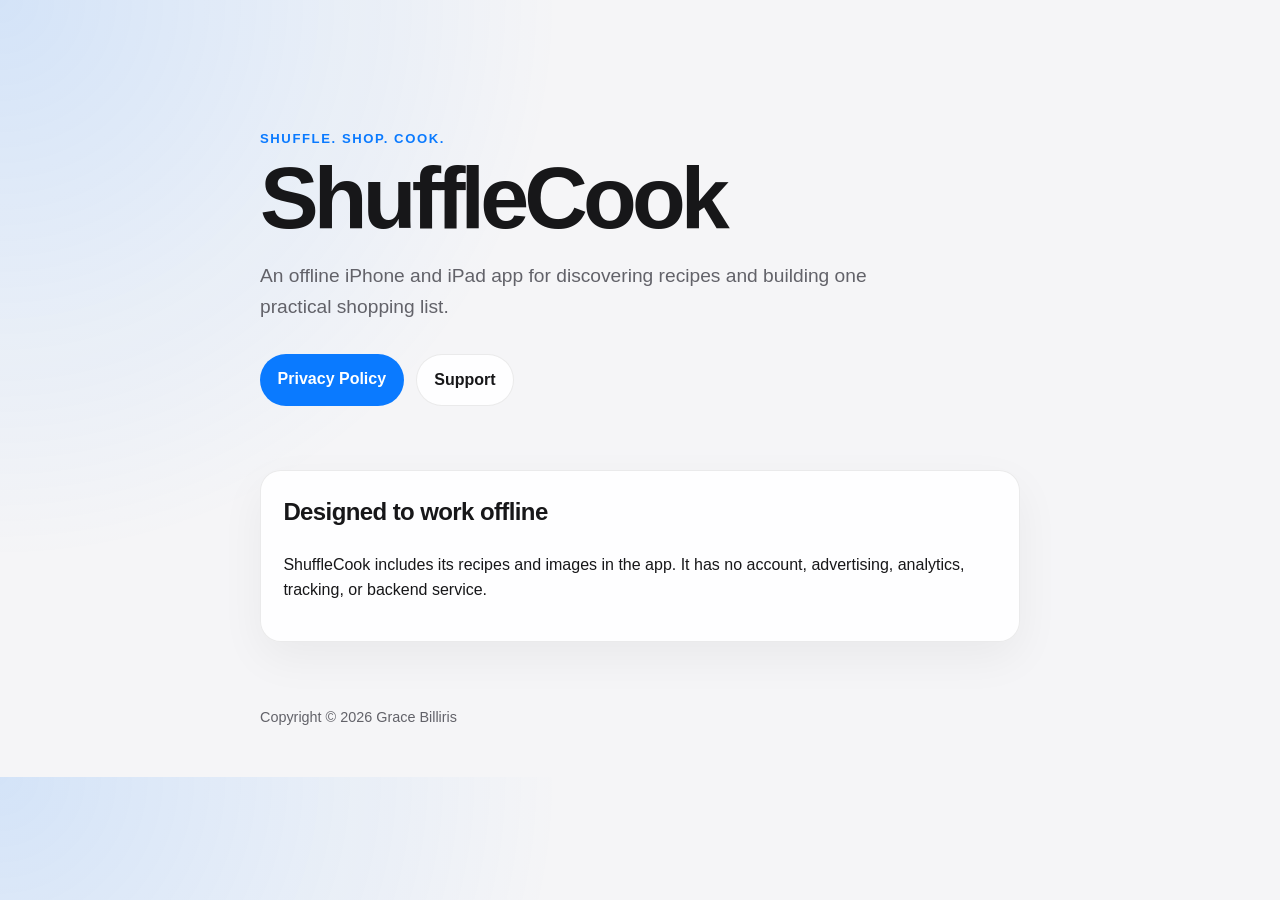
==== index.html @ a037a25a "Create ShuffleCook privacy and support site" ====
<!doctype html>
<html lang="en">
<head>
  <meta charset="utf-8">
  <meta name="viewport" content="width=device-width, initial-scale=1">
  <meta name="description" content="Official privacy and support information for ShuffleCook.">
  <title>ShuffleCook</title>
  <link rel="stylesheet" href="assets/styles.css">
</head>
<body>
  <main class="page">
    <section class="hero">
      <p class="eyebrow">Shuffle. Shop. Cook.</p>
      <h1>ShuffleCook</h1>
      <p class="lede">
        An offline iPhone and iPad app for discovering recipes and building
        one practical shopping list.
      </p>
      <nav class="actions" aria-label="ShuffleCook information">
        <a class="primary" href="privacy/">Privacy Policy</a>
        <a class="secondary" href="support/">Support</a>
      </nav>
    </section>

    <section class="card">
      <h2>Designed to work offline</h2>
      <p>
        ShuffleCook includes its recipes and images in the app. It has no
        account, advertising, analytics, tracking, or backend service.
      </p>
    </section>
  </main>
  <footer>Copyright &copy; 2026 Grace Billiris</footer>
</body>
</html>
---- assets/styles.css ----
:root {
  color-scheme: light dark;
  --background: #f5f5f7;
  --surface: rgba(255, 255, 255, 0.9);
  --text: #171719;
  --muted: #626269;
  --accent: #0a7aff;
  --border: rgba(0, 0, 0, 0.08);
}

* {
  box-sizing: border-box;
}

body {
  margin: 0;
  background:
    radial-gradient(circle at top left, rgba(10, 122, 255, 0.14), transparent 35rem),
    var(--background);
  color: var(--text);
  font-family: -apple-system, BlinkMacSystemFont, "Segoe UI", sans-serif;
  line-height: 1.6;
}

a {
  color: var(--accent);
}

.page {
  width: min(760px, calc(100% - 2rem));
  margin: 0 auto;
  padding: 5rem 0 2rem;
}

.hero {
  padding: 3rem 0;
}

.eyebrow {
  margin: 0 0 0.4rem;
  color: var(--accent);
  font-size: 0.82rem;
  font-weight: 700;
  letter-spacing: 0.12em;
  text-transform: uppercase;
}

h1 {
  margin: 0;
  font-size: clamp(2.7rem, 10vw, 5.5rem);
  letter-spacing: -0.055em;
  line-height: 0.98;
}

h2 {
  margin-top: 0;
  letter-spacing: -0.025em;
}

h3 {
  margin-bottom: 0.2rem;
}

h3 + p {
  margin-top: 0;
}

.lede {
  max-width: 660px;
  color: var(--muted);
  font-size: 1.2rem;
}

.actions {
  display: flex;
  flex-wrap: wrap;
  gap: 0.75rem;
  margin-top: 2rem;
}

.primary,
.secondary {
  display: inline-block;
  border-radius: 999px;
  padding: 0.75rem 1.1rem;
  font-weight: 650;
  text-decoration: none;
}

.primary {
  background: var(--accent);
  color: white;
}

.secondary {
  border: 1px solid var(--border);
  background: var(--surface);
  color: var(--text);
}

.inline-action {
  margin-top: 0.5rem;
}

.card {
  margin: 1rem 0;
  border: 1px solid var(--border);
  border-radius: 1.3rem;
  padding: 1.4rem;
  background: var(--surface);
  box-shadow: 0 16px 45px rgba(0, 0, 0, 0.05);
}

.document {
  padding-top: 2.5rem;
}

.document h1 {
  font-size: clamp(2.4rem, 9vw, 4.3rem);
}

.back {
  display: inline-block;
  margin-bottom: 2.5rem;
}

.updated {
  color: var(--muted);
}

footer {
  width: min(760px, calc(100% - 2rem));
  margin: 0 auto;
  padding: 1rem 0 3rem;
  color: var(--muted);
  font-size: 0.9rem;
}

@media (prefers-color-scheme: dark) {
  :root {
    --background: #101012;
    --surface: rgba(30, 30, 33, 0.92);
    --text: #f6f6f8;
    --muted: #b0b0b7;
    --border: rgba(255, 255, 255, 0.1);
  }
}
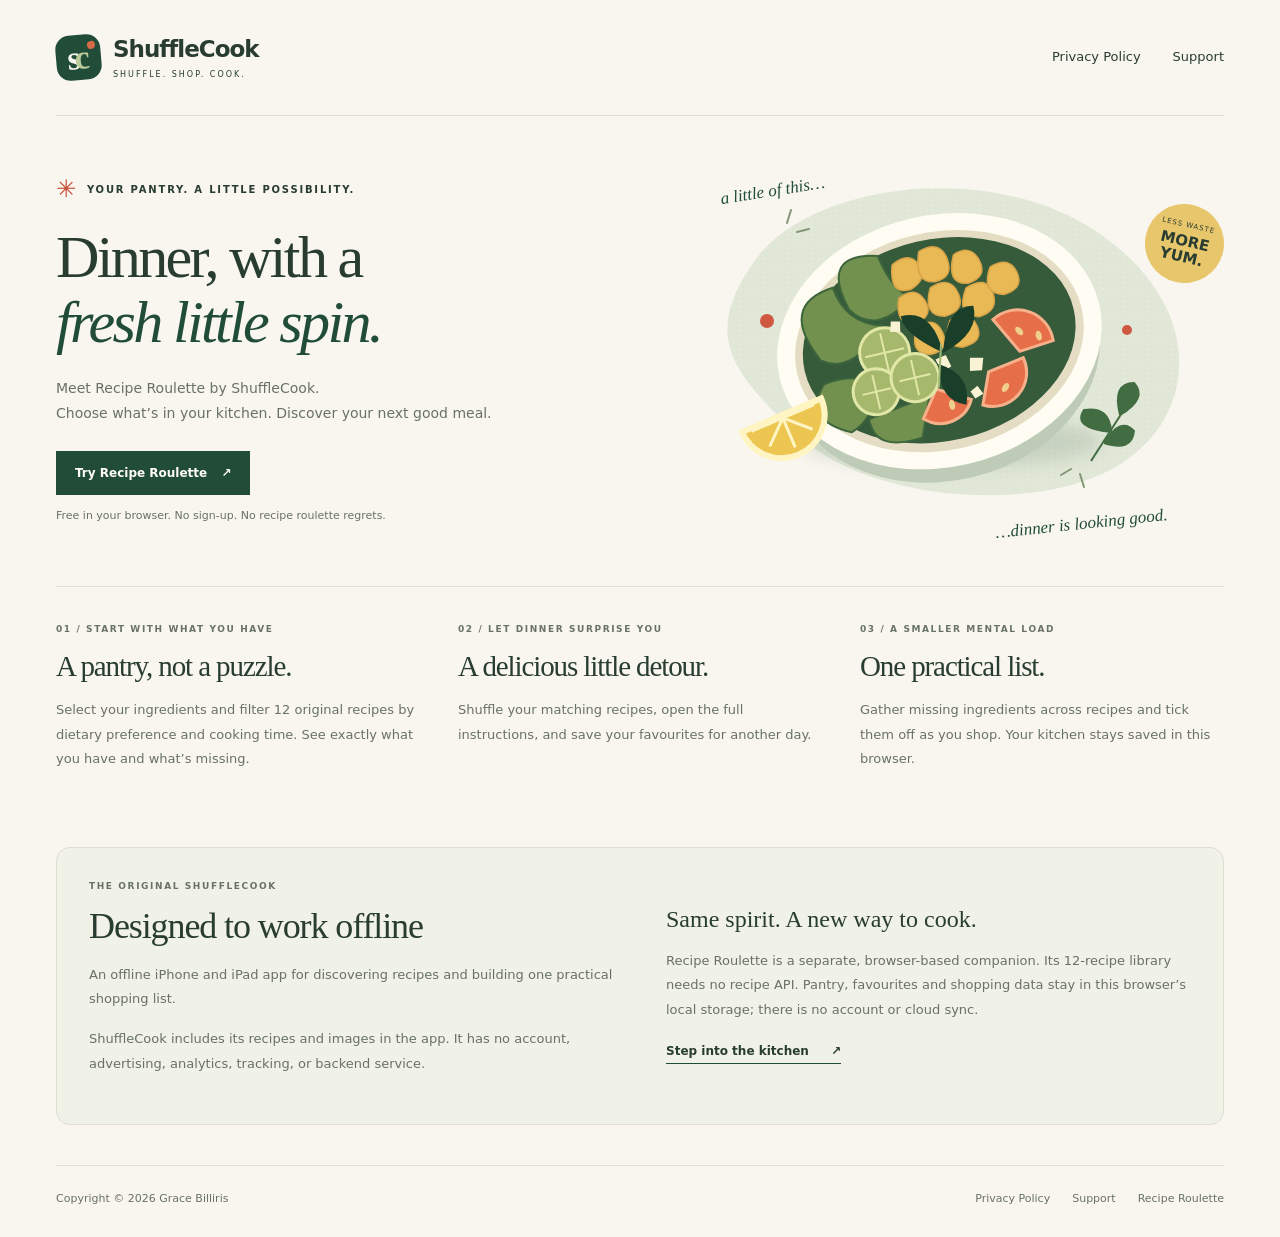
==== commit 320da473: "Add Recipe Roulette web kitchen with pantry matching and saved shopping" ====
--- a/index.html
+++ b/index.html
@@ -3,33 +3,44 @@
 <head>
   <meta charset="utf-8">
   <meta name="viewport" content="width=device-width, initial-scale=1">
-  <meta name="description" content="Official privacy and support information for ShuffleCook.">
-  <title>ShuffleCook</title>
-  <link rel="stylesheet" href="assets/styles.css">
+  <meta name="description" content="Shuffle. Shop. Cook. Try Recipe Roulette by ShuffleCook: find original recipes for your pantry and build a practical shopping list.">
+  <meta name="theme-color" content="#214d38">
+  <title>ShuffleCook — A fresh spin on dinner</title>
+  <link rel="stylesheet" href="assets/app.css">
+  <link rel="stylesheet" href="assets/home.css">
 </head>
 <body>
-  <main class="page">
-    <section class="hero">
-      <p class="eyebrow">Shuffle. Shop. Cook.</p>
-      <h1>ShuffleCook</h1>
-      <p class="lede">
-        An offline iPhone and iPad app for discovering recipes and building
-        one practical shopping list.
-      </p>
-      <nav class="actions" aria-label="ShuffleCook information">
-        <a class="primary" href="privacy/">Privacy Policy</a>
-        <a class="secondary" href="support/">Support</a>
-      </nav>
+  <a class="skip-link" href="#main">Skip to content</a>
+  <header class="site-header page-width">
+    <a class="brand" href="./"><span class="brand-mark" aria-hidden="true">s<span>c</span><i></i></span><span>ShuffleCook<small>SHUFFLE. SHOP. COOK.</small></span></a>
+    <nav aria-label="ShuffleCook information"><a href="privacy/">Privacy Policy</a><a href="support/">Support</a></nav>
+  </header>
+  <main id="main" class="page-width">
+    <section class="hero" aria-labelledby="home-title">
+      <div class="hero-copy">
+        <p class="eyebrow"><span class="tiny-star" aria-hidden="true">✳</span> YOUR PANTRY. A LITTLE POSSIBILITY.</p>
+        <h1 id="home-title">Dinner, with a<br><em>fresh little spin.</em></h1>
+        <p class="hero-description">Meet Recipe Roulette by ShuffleCook.<br>Choose what’s in your kitchen. Discover your next good meal.</p>
+        <a class="button button-green" href="app/">Try Recipe Roulette <span aria-hidden="true">↗</span></a>
+        <p class="home-caption">Free in your browser. No sign-up. No recipe roulette regrets.</p>
+      </div>
+      <div class="hero-art">
+        <span class="art-caption caption-top">a little of this…</span>
+        <img src="assets/food-art.svg" alt="An illustrated bowl of colourful vegetables, chickpeas and greens." width="560" height="380">
+        <span class="art-caption caption-bottom">…dinner is looking good.</span>
+        <span class="art-stamp" aria-hidden="true">LESS WASTE<br><b>MORE<br>YUM.</b></span>
+      </div>
     </section>
-
-    <section class="card">
-      <h2>Designed to work offline</h2>
-      <p>
-        ShuffleCook includes its recipes and images in the app. It has no
-        account, advertising, analytics, tracking, or backend service.
-      </p>
+    <section class="home-features" aria-label="How Recipe Roulette works">
+      <article><p class="section-kicker">01 / START WITH WHAT YOU HAVE</p><h2>A pantry, not a puzzle.</h2><p>Select your ingredients and filter 12 original recipes by dietary preference and cooking time. See exactly what you have and what’s missing.</p></article>
+      <article><p class="section-kicker">02 / LET DINNER SURPRISE YOU</p><h2>A delicious little detour.</h2><p>Shuffle your matching recipes, open the full instructions, and save your favourites for another day.</p></article>
+      <article><p class="section-kicker">03 / A SMALLER MENTAL LOAD</p><h2>One practical list.</h2><p>Gather missing ingredients across recipes and tick them off as you shop. Your kitchen stays saved in this browser.</p></article>
+    </section>
+    <section class="shopping-section home-native">
+      <div><p class="section-kicker">THE ORIGINAL SHUFFLECOOK</p><h2>Designed to work offline</h2><p>An offline iPhone and iPad app for discovering recipes and building one practical shopping list.</p><p>ShuffleCook includes its recipes and images in the app. It has no account, advertising, analytics, tracking, or backend service.</p></div>
+      <div><h3>Same spirit. A new way to cook.</h3><p>Recipe Roulette is a separate, browser-based companion. Its 12-recipe library needs no recipe API. Pantry, favourites and shopping data stay in this browser’s local storage; there is no account or cloud sync.</p><a class="hero-link" href="app/">Step into the kitchen <span aria-hidden="true">↗</span></a></div>
     </section>
   </main>
-  <footer>Copyright &copy; 2026 Grace Billiris</footer>
+  <footer class="site-footer page-width"><p>Copyright &copy; 2026 Grace Billiris</p><div><a href="privacy/">Privacy Policy</a><a href="support/">Support</a><a href="app/">Recipe Roulette</a></div></footer>
 </body>
 </html>
--- a/assets/app.css
+++ b/assets/app.css
@@ -0,0 +1,7 @@
+:root{--cream:#f8f6ee;--paper:#fffdf7;--green:#214d38;--green-dark:#173d2b;--sage:#e7ecdf;--tomato:#c94c35;--ink:#283c30;--muted:#687265;--line:#dedfd1;--serif:Georgia,'Times New Roman',serif;--sans:system-ui,-apple-system,BlinkMacSystemFont,'Segoe UI',sans-serif}
+*{box-sizing:border-box}html{scroll-behavior:smooth;scroll-padding-top:24px}body{margin:0;background:var(--cream);color:var(--ink);font:15px/1.6 var(--sans)}button,input,select{font:inherit}button,a,input,select{-webkit-tap-highlight-color:transparent}button,a{touch-action:manipulation}button{cursor:pointer}button:disabled{cursor:default;opacity:.5}a{color:inherit;text-underline-offset:4px}button:focus-visible,a:focus-visible,input:focus-visible,select:focus-visible{outline:3px solid var(--tomato);outline-offset:4px}button,input,select{border-radius:8px}input,select{min-height:44px;width:100%;border:1px solid #d5dacd;color:var(--ink);background:var(--paper);padding:10px 12px}input::placeholder{color:#7b8175}input[type=checkbox]{width:18px;min-height:18px;height:18px;accent-color:var(--green);flex-shrink:0}button{color:inherit}h1,h2,h3,p{margin:0}h1,h2,h3{font-weight:400}h2{font:36px/1.15 var(--serif);letter-spacing:-1.1px}h3{font:24px/1.2 var(--serif)}[hidden]{display:none!important}.page-width{width:min(1280px,calc(100% - 112px));margin-inline:auto}.sr-only{position:absolute;width:1px;height:1px;padding:0;margin:-1px;overflow:hidden;clip:rect(0,0,0,0);white-space:nowrap;border:0}.skip-link{position:fixed;left:16px;top:-80px;background:var(--green);color:white;padding:12px;z-index:20}.skip-link:focus{top:12px}.site-header{min-height:116px;display:flex;align-items:center;justify-content:space-between;border-bottom:1px solid var(--line);gap:20px}.brand{display:flex;align-items:center;gap:12px;text-decoration:none;font-size:23px;font-weight:750;letter-spacing:-1px;line-height:1.15}.brand-light{font-weight:400}.brand small{display:block;font:8px/1 var(--sans);letter-spacing:2px;margin-top:8px}.brand-mark{position:relative;background:var(--green);width:45px;height:45px;border-radius:14px;color:var(--cream);font:bold 34px/45px var(--serif);text-align:center;letter-spacing:-6px;padding-right:6px;transform:rotate(-5deg)}.brand-mark span{color:#baca9b}.brand-mark i{position:absolute;width:8px;height:8px;background:#d76a48;top:7px;right:5px;border-radius:50%}nav{display:flex;gap:32px;align-items:center}nav a{font-size:13px;text-decoration:none}nav .nav-active{font-weight:650}nav a:hover{text-decoration:underline}.nav-count{display:inline-flex;align-items:center;justify-content:center;min-width:21px;height:21px;background:var(--sage);border-radius:50%;font-size:11px;margin-left:4px}.hero{display:grid;grid-template-columns:1fr 1fr;align-items:center;min-height:430px;padding:42px 0 48px;gap:20px}.eyebrow,.section-kicker{font-size:10px;letter-spacing:1.8px;font-weight:650;line-height:1.5}.eyebrow{display:flex;align-items:center;gap:9px;margin-bottom:18px}.tiny-star{color:var(--tomato);font-size:24px}.hero h1{font:clamp(44px,4.7vw,68px)/1.07 var(--serif);letter-spacing:-2.7px}.hero h1 em{font-weight:400;color:var(--green)}.hero-description{font-size:14px;line-height:1.8;color:var(--muted);margin:22px 0 20px}.hero-link{font-size:12px;font-weight:650;text-decoration:none;border-bottom:1px solid var(--green);padding-bottom:5px}.hero-link span{margin-left:18px}.hero-art{position:relative;max-width:560px;width:100%;justify-self:end}.hero-art img{width:100%;height:auto;display:block}.art-caption{position:absolute;font:italic 17px var(--serif);color:var(--green);transform:rotate(-9deg)}.caption-top{top:6%;left:10%}.caption-bottom{bottom:1%;right:10%;transform:rotate(-6deg)}.art-stamp{position:absolute;right:0;top:12%;width:79px;height:79px;display:flex;flex-direction:column;justify-content:center;text-align:center;border-radius:50%;background:#e8c66c;font-size:7px;letter-spacing:1px;transform:rotate(13deg);line-height:1.4}.art-stamp b{font:700 15px/1.05 var(--sans);letter-spacing:0;margin-top:3px}.kitchen-layout{display:grid;grid-template-columns:300px minmax(0,1fr);gap:44px;align-items:start;border-top:1px solid var(--line);padding-top:36px}.pantry-panel{background:#eeefe5;border:1px solid #e0e3d5;border-radius:15px;padding:25px 23px}.section-kicker{color:var(--muted);margin-bottom:13px;font-size:9px;letter-spacing:1.6px}.panel-heading{display:flex;justify-content:space-between;align-items:center}.panel-heading h2{font-size:31px}.small-icon{font-size:25px}.muted{color:var(--muted)}.pantry-panel>.muted{font-size:12px;margin:9px 0 18px}.search-field{position:relative}.search-field>span{position:absolute;top:5px;left:12px;font-size:24px;color:var(--muted)}.search-field input{padding-left:37px;font-size:12px}.selection-summary{display:flex;justify-content:space-between;align-items:center;font-size:11px;margin:17px 0 12px;color:var(--muted)}.selection-summary strong{font-weight:600;color:var(--green)}.text-button{background:none;border:0;padding:4px 0;text-decoration:underline;text-underline-offset:3px;font-size:11px;min-height:32px}.ingredient-chips{display:flex;flex-wrap:wrap;gap:7px;max-height:254px;overflow-y:auto;padding:3px 4px 5px 2px;scrollbar-width:thin}.ingredient-chip{border:1px solid #cdd3c2;background:var(--paper);border-radius:6px;padding:7px 10px;font-size:11px;min-height:36px;transition:background .15s,color .15s}.ingredient-chip[aria-pressed=true]{background:var(--green);color:#fff;border-color:var(--green)}.ingredient-chip .chip-check{display:inline-block;width:12px;margin-left:4px}.ingredient-chip:hover{border-color:var(--green)}.filter-divider{border-top:1px solid #d7ddcb;margin:23px 0 19px}.filter-title{font:20px var(--serif);margin-bottom:16px}.pantry-panel>label{display:block;font-size:11px;font-weight:650;margin:15px 0 7px}.optional{font-weight:400;color:var(--muted)}.pantry-panel>select,.pantry-panel>input{font-size:12px}.button{display:inline-flex;align-items:center;justify-content:center;gap:14px;min-height:44px;padding:11px 18px;border:1px solid transparent;font-size:12px;font-weight:600;text-decoration:none;transition:background .15s,transform .15s}.button:not(:disabled):hover{transform:translateY(-1px)}.button-green{background:var(--green);color:#fffdf5}.button-green:not(:disabled):hover{background:var(--green-dark)}.button-tomato{background:var(--tomato);color:#fffdf5}.button-tomato:not(:disabled):hover{background:#b5422d}.button-outline{background:transparent;border-color:#cdd3c2}.button-outline:not(:disabled):hover{background:var(--sage)}.full-width{width:100%;margin-top:22px;justify-content:space-between}.pantry-note{color:var(--muted);font-size:10px;line-height:1.8;margin-top:13px;text-align:center}.results-heading{display:flex;justify-content:space-between;align-items:center;gap:18px}.results-heading h2{font-size:35px}.results-heading .section-kicker{margin-bottom:10px}.tomato-dot{color:var(--tomato)}.results-heading .button{flex-shrink:0}.results-heading .button span{font-size:22px;line-height:1}.results-toolbar{display:flex;justify-content:space-between;align-items:center;gap:12px;margin:23px 0 19px;font-size:11px}.favourites-filter{display:flex;align-items:center;gap:6px;cursor:pointer;white-space:nowrap;min-height:36px}.favourites-filter>span{font-size:20px;line-height:1}.recipe-grid{display:grid;grid-template-columns:repeat(2,minmax(0,1fr));gap:22px}.recipe-card{border:1px solid var(--line);border-radius:12px;overflow:hidden;background:var(--paper);display:flex;flex-direction:column;position:relative}.recipe-card.is-pick{outline:3px solid var(--tomato);outline-offset:4px}.card-art{height:158px;position:relative;display:grid;place-items:center;overflow:hidden;background:#e6eadb}.card-art::before{content:"";position:absolute;width:140px;height:140px;border:1px solid #ffffff80;border-radius:50%;transform:scale(1.7)}.card-art img{width:235px;max-width:95%;height:160px;object-fit:contain;transform:rotate(-9deg) scale(1.2)}.recipe-card:nth-child(4n+2) .card-art{background:#eee3cf}.recipe-card:nth-child(4n+2) .card-art img{transform:rotate(22deg) scale(1.1)}.recipe-card:nth-child(4n+3) .card-art{background:#e9dfd4}.recipe-card:nth-child(4n+3) .card-art img{transform:rotate(-24deg) scale(1.22)}.recipe-card:nth-child(4n+4) .card-art{background:#dee6da}.favourite-button{position:absolute;top:12px;right:12px;background:var(--paper);border:1px solid #ffffff80;width:38px;height:38px;border-radius:50%;display:grid;place-items:center;font-size:23px;z-index:1;line-height:1}.favourite-button[aria-pressed=true]{color:var(--tomato)}.illustration-label{position:absolute;bottom:9px;left:12px;font-size:8px;letter-spacing:.8px;color:#425640;background:#fffdf7d9;padding:2px 6px;border-radius:3px}.pick-label{position:absolute;top:12px;left:12px;background:var(--tomato);color:white;border-radius:4px;font-size:9px;padding:4px 7px;font-weight:650}.card-body{padding:18px 19px 16px;display:flex;flex-direction:column;flex:1}.recipe-meta{font-size:10px;color:var(--muted);display:flex;gap:9px;flex-wrap:wrap;margin-bottom:8px}.recipe-card h3{font-size:25px;letter-spacing:-.6px}.recipe-description{font-size:11px;color:var(--muted);margin:9px 0 12px;line-height:1.7}.recipe-tags{display:flex;flex-wrap:wrap;gap:5px;margin-bottom:14px}.recipe-tag{font-size:8px;text-transform:uppercase;letter-spacing:.6px;padding:3px 6px;background:#edf0e4;color:var(--green);border-radius:3px}.pantry-match{border-top:1px solid var(--line);padding-top:12px;margin-top:auto}.match-label{color:var(--green);font-size:10px;font-weight:700;margin-bottom:5px}.ingredients-preview{font-size:10px;line-height:1.7;color:var(--muted);overflow-wrap:anywhere}.ingredients-preview strong{font-weight:600;color:#455746}.ingredients-preview+.ingredients-preview{margin-top:4px}.card-actions{display:grid;grid-template-columns:1fr auto;align-items:center;gap:10px;margin-top:16px}.card-actions .button{padding:8px 12px;min-height:38px;font-size:10px}.add-shopping{border:0;background:transparent;color:var(--green);font-size:10px;font-weight:650;min-height:40px;padding:4px}.add-shopping:disabled{opacity:.7}.kitchen-tip{display:flex;gap:14px;align-items:center;padding:24px 12px;color:var(--muted);font-size:11px;line-height:1.8}.kitchen-tip>span{font-size:30px;color:#9da984}.kitchen-tip strong{font-weight:600;color:var(--green)}.empty-state{border:1px dashed #cbd4c1;border-radius:12px;text-align:center;padding:60px 24px;color:var(--muted)}.empty-state h3{color:var(--green);font-size:29px;margin:12px 0}.empty-state p{font-size:13px;max-width:360px;margin:auto}.empty-state .button{margin-top:20px}.empty-icon{font:48px var(--serif);color:var(--tomato)}.shopping-section{margin:48px 0 40px;padding:32px;border:1px solid var(--line);border-radius:14px;background:#f0f1e7}.shopping-heading{display:flex;align-items:center;justify-content:space-between;gap:24px}.shopping-heading h2{font-size:32px}.shopping-heading .muted{font-size:12px;margin-top:12px}.shopping-heading>.button{flex-shrink:0;font-size:11px}.shopping-empty{display:flex;gap:20px;align-items:center;padding:35px 0 5px}.shopping-empty>span{font-size:45px;color:#829272}.shopping-empty h3{font-size:22px}.shopping-empty p{font-size:12px;color:var(--muted);margin-top:5px}.shopping-recipes{display:flex;gap:8px;flex-wrap:wrap;margin-top:20px}.shopping-recipes:empty{margin:0}.shopping-recipe{font-size:11px;display:inline-flex;align-items:center;gap:9px;border:1px solid #cdd3c2;border-radius:6px;background:var(--paper);padding:4px 5px 4px 12px}.shopping-recipe button{font-size:19px;border:0;background:transparent;min-width:32px;min-height:32px;line-height:1}.shopping-list{display:grid;grid-template-columns:repeat(2,minmax(0,1fr));gap:0 28px;margin-top:15px}.shopping-list:empty{margin:0}.shopping-item{display:flex;align-items:flex-start;gap:12px;cursor:pointer;border-bottom:1px solid #d7ddcf;padding:15px 0;overflow-wrap:anywhere;min-width:0}.shopping-item input{margin-top:4px}.shopping-item span{min-width:0}.shopping-item strong{display:block;font-size:13px;font-weight:600}.shopping-item small{display:block;color:var(--muted);font-size:10px;line-height:1.7}.shopping-item:has(input:checked) strong{text-decoration:line-through;color:var(--muted)}.site-footer{padding:24px 0 30px;border-top:1px solid var(--line);display:flex;justify-content:space-between;gap:16px;flex-wrap:wrap;color:var(--muted);font-size:11px}.site-footer>div{display:flex;align-items:center;gap:22px}.site-footer a{text-decoration:none}.site-footer a:hover{text-decoration:underline}.site-footer .text-button{color:var(--muted);min-height:24px;padding:0}.footer-note{width:100%;font-size:10px}.notice{padding:14px 18px;border-radius:8px;margin-bottom:25px;font-size:12px}.notice-warning{background:#fff0d3;border:1px solid #dfbf7b;color:#75501a}dialog{border:0;border-radius:17px;width:min(760px,calc(100% - 32px));max-height:calc(100dvh - 48px);background:var(--paper);color:var(--ink);padding:30px;box-shadow:0 24px 100px #14271e40}dialog::backdrop{background:#14271e9e;backdrop-filter:blur(4px)}body:has(dialog[open]){overflow:hidden}.dialog-top{display:flex;justify-content:space-between;align-items:center;gap:15px;margin-bottom:18px}.dialog-top .section-kicker{margin:0}.icon-button{width:44px;height:44px;font-size:28px;background:var(--sage);border:0;border-radius:50%;line-height:1}#dialog-title{font:40px/1.1 var(--serif);letter-spacing:-1px;padding-right:20px}.dialog-description{color:var(--muted);font-size:14px;margin:15px 0}.dialog-meta{display:flex;gap:18px;flex-wrap:wrap;font-size:12px;color:var(--green);padding:14px 0;border-block:1px solid var(--line);margin:20px 0}.dialog-columns{display:grid;grid-template-columns:1fr 1.4fr;gap:32px}.dialog-columns h3{margin:4px 0 15px;font-size:25px}.dialog-ingredients{list-style:none;padding:0;margin:0}.dialog-ingredients li{padding:8px 0;border-bottom:1px solid var(--line);font-size:12px}.ingredient-quantity{display:block;font-size:11px;color:var(--muted)}.ingredient-availability{font-size:10px;color:var(--green)}.ingredient-availability.missing{color:var(--tomato)}.dialog-steps{padding-left:23px;margin:0}.dialog-steps li{font-size:13px;padding:0 0 16px 7px;line-height:1.8}.dialog-steps li::marker{font-weight:700;color:var(--green)}.dialog-bottom{display:flex;gap:10px;flex-wrap:wrap;border-top:1px solid var(--line);padding-top:20px;margin-top:20px}.small{font-size:12px}
+@media(min-width:1450px){.hero{min-height:455px}.hero h1{font-size:70px}}
+@media(max-width:1100px){.page-width{width:calc(100% - 64px)}.kitchen-layout{grid-template-columns:265px minmax(0,1fr);gap:27px}.pantry-panel{padding:22px 18px}.results-heading{align-items:flex-start}.results-heading h2{font-size:30px}.results-heading .button{gap:7px;padding:10px;font-size:11px}.card-body{padding:16px 14px}.card-actions{grid-template-columns:1fr}.card-actions .add-shopping{min-height:30px}.hero h1{font-size:56px}.hero-description{font-size:13px}.card-art{height:140px}}
+@media(max-width:800px){.page-width{width:calc(100% - 40px)}.site-header{min-height:90px}nav{gap:17px}.brand{font-size:20px}.brand-mark{width:39px;height:39px;font-size:30px;line-height:39px}.brand small{font-size:6px}.hero{min-height:350px;padding:30px 0;gap:0;grid-template-columns:1.1fr 1fr}.hero h1{font-size:44px;letter-spacing:-2px}.eyebrow{font-size:8px;letter-spacing:1px}.hero-description{font-size:12px}.art-caption{font-size:13px}.art-stamp{width:60px;height:60px;font-size:6px}.art-stamp b{font-size:12px}.kitchen-layout{grid-template-columns:235px minmax(0,1fr);gap:22px}.recipe-grid{grid-template-columns:1fr}.results-heading{flex-direction:column;gap:15px}.results-heading .button{align-self:stretch}.results-toolbar{align-items:flex-start;flex-direction:column;gap:5px;margin:15px 0}.card-actions{grid-template-columns:1fr auto}.card-art{height:155px}.shopping-heading{align-items:flex-start}.shopping-heading h2{font-size:28px}.site-footer{gap:12px}.site-footer>div{gap:16px}}
+@media(max-width:580px){.page-width{width:calc(100% - 32px)}.site-header{min-height:84px;gap:12px}.brand{font-size:17px;gap:7px;letter-spacing:-.7px}.brand-mark{width:34px;height:34px;font-size:26px;line-height:34px;border-radius:10px}.brand-mark i{width:6px;height:6px}.brand small{letter-spacing:1.3px;font-size:5.7px;margin-top:6px}nav{gap:14px}nav a{font-size:11px}nav .nav-active{display:none}.desktop-label{display:none}.hero{grid-template-columns:1fr;padding:30px 0 27px;position:relative;overflow:hidden;gap:8px}.hero-copy{position:relative;z-index:1}.hero h1{font-size:50px;letter-spacing:-2px}.eyebrow{font-size:8px;margin-bottom:15px}.hero-description{font-size:13px;max-width:300px;margin:18px 0}.hero-art{width:90%;max-width:370px;margin-top:-3px;align-self:center;justify-self:center}.hero-art img{margin-block:-12px}.caption-top{top:5%;left:3%}.caption-bottom{right:4%;bottom:0}.art-stamp{right:0;top:5%;width:66px;height:66px}.hero-link{font-size:11px}.kitchen-layout{grid-template-columns:1fr;gap:32px;padding-top:24px}.pantry-panel{padding:23px}.pantry-panel>.muted{font-size:13px}.ingredient-chips{max-height:194px;gap:8px}.ingredient-chip{min-height:40px;font-size:12px;padding:8px 12px}.selection-summary{font-size:12px}.pantry-panel>label{font-size:12px}.pantry-panel>select,.pantry-panel>input,.search-field input{font-size:16px}.pantry-panel .button{font-size:13px}.pantry-note{font-size:11px}.results-heading{flex-direction:row;align-items:center;gap:10px}.results-heading h2{font-size:29px;max-width:200px}.results-heading .button{align-self:center;font-size:10px;padding:10px;gap:5px;white-space:nowrap}.results-heading .button span{font-size:18px}.results-heading .section-kicker{font-size:8px;letter-spacing:1px}.results-toolbar{flex-direction:row;align-items:center;font-size:11px;margin:17px 0}.favourites-filter{gap:4px}.favourites-filter>span{display:none}.recipe-grid{grid-template-columns:1fr;gap:20px}.card-art{height:175px}.card-art img{height:185px;width:290px}.card-body{padding:20px}.recipe-card h3{font-size:29px}.recipe-description{font-size:13px}.recipe-meta{font-size:11px}.recipe-tag{font-size:9px}.match-label{font-size:11px}.ingredients-preview{font-size:12px}.card-actions .button{min-height:44px;font-size:12px}.card-actions .add-shopping{font-size:11px;min-height:44px}.shopping-section{padding:24px 20px;margin-top:24px}.shopping-heading{flex-direction:column;gap:18px}.shopping-heading h2{font-size:29px}.shopping-heading .muted{font-size:12px}.shopping-heading>.button{min-height:40px}.shopping-list{grid-template-columns:1fr}.shopping-empty{gap:13px}.shopping-empty h3{font-size:22px}.shopping-empty>span{font-size:36px}.site-footer{padding-top:20px}.site-footer>div{width:100%;flex-wrap:wrap;gap:20px}.site-footer a,.site-footer .text-button{min-height:36px;display:inline-flex;align-items:center}.footer-note{line-height:1.8}dialog{padding:22px;max-height:calc(100dvh - 32px)}#dialog-title{font-size:34px}.dialog-columns{grid-template-columns:1fr;gap:24px}.dialog-steps li{font-size:14px}.dialog-ingredients li{font-size:14px}.dialog-bottom .button{flex:1 1 100%}}
+@media(prefers-reduced-motion:reduce){html{scroll-behavior:auto}*,*::before,*::after{transition:none!important;animation:none!important}}
--- a/assets/home.css
+++ b/assets/home.css
@@ -0,0 +1 @@
+.home-caption{font-size:11px;color:var(--muted);margin-top:12px}.home-features{display:grid;grid-template-columns:repeat(3,minmax(0,1fr));gap:38px;border-top:1px solid var(--line);padding:36px 0 12px}.home-features h2{font-size:29px;margin-bottom:15px}.home-features article>p:last-child,.home-native p:not(.section-kicker){font-size:13px;color:var(--muted);margin-block:15px;line-height:1.9}.home-native{display:grid;grid-template-columns:1fr 1fr;gap:52px}.home-native h3{margin-top:25px}.hero .button{margin-top:5px}@media(max-width:800px){.home-features{gap:24px}.home-features h2{font-size:25px}.home-native{gap:28px}}@media(max-width:580px){.home-features,.home-native{grid-template-columns:1fr;gap:25px}.home-features{padding-top:25px}.home-features h2{font-size:29px}.home-native h3{margin-top:0}.home-caption{font-size:10px}}
